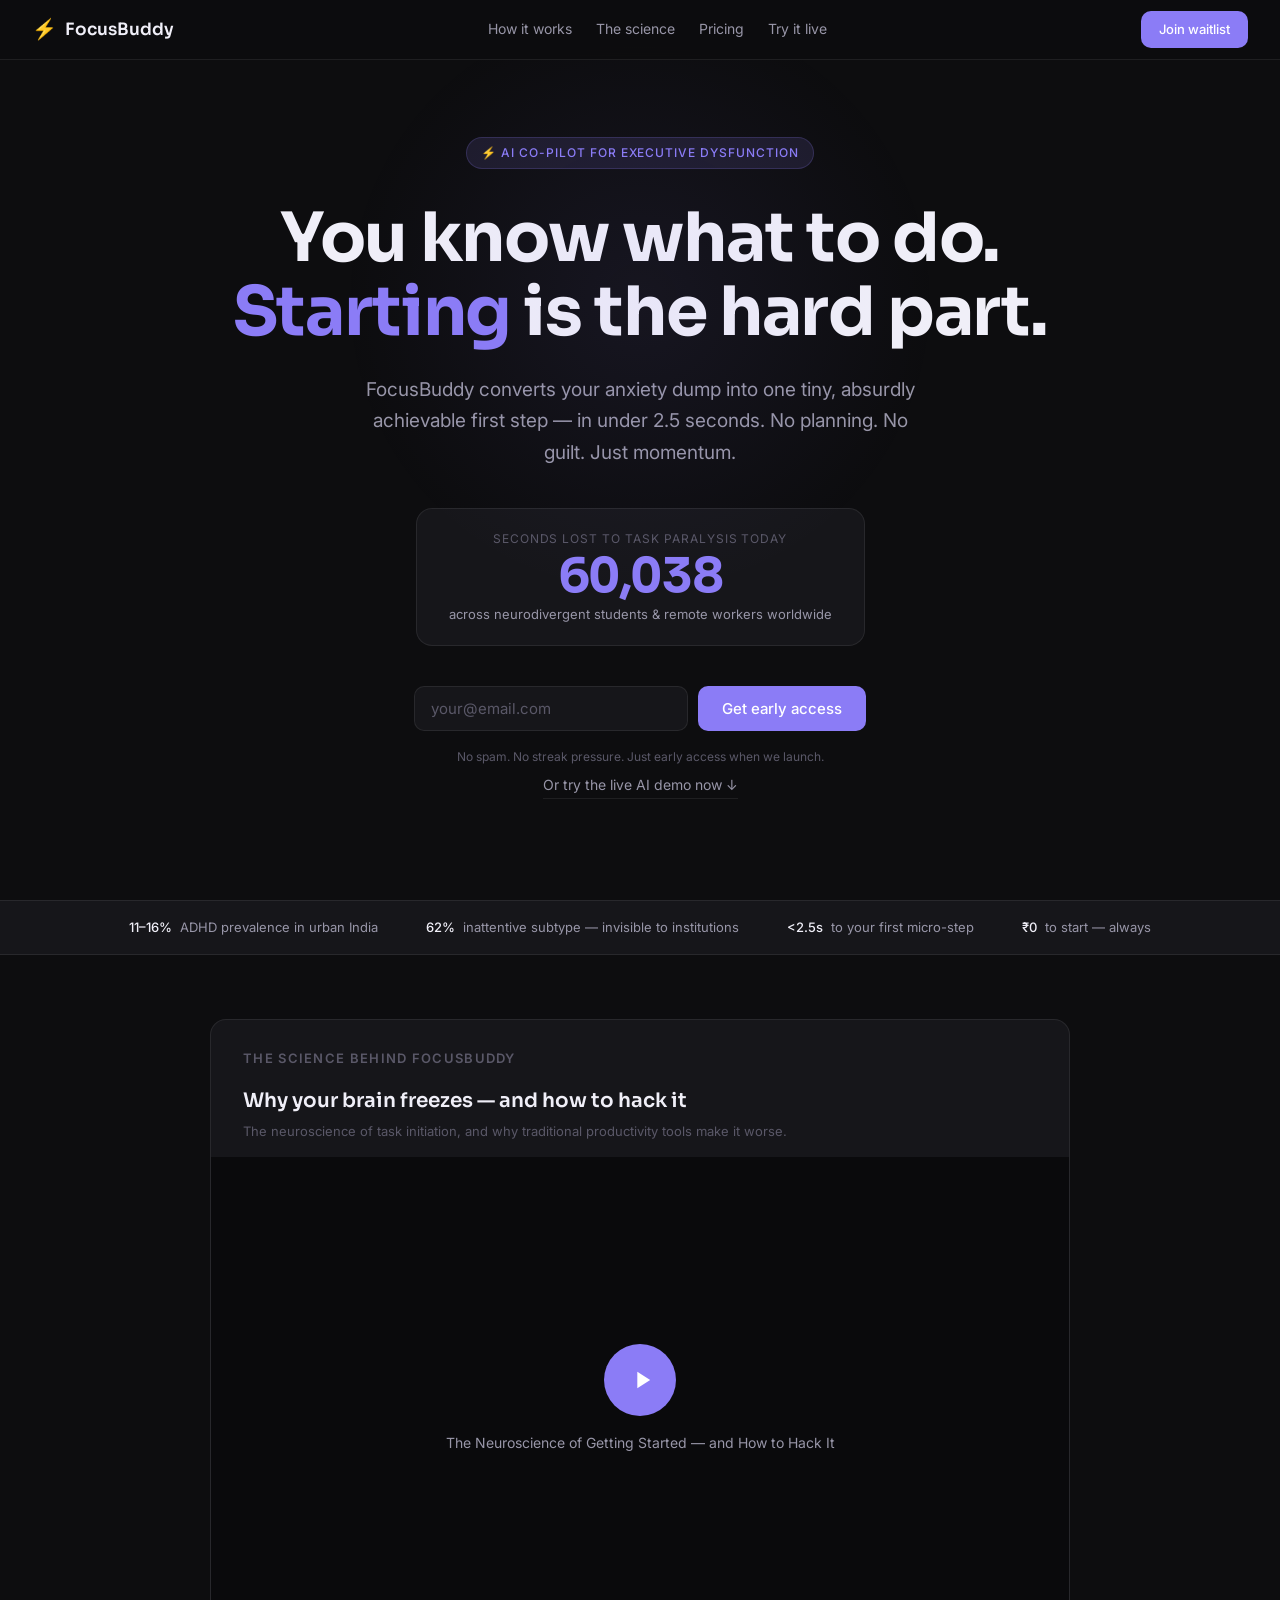
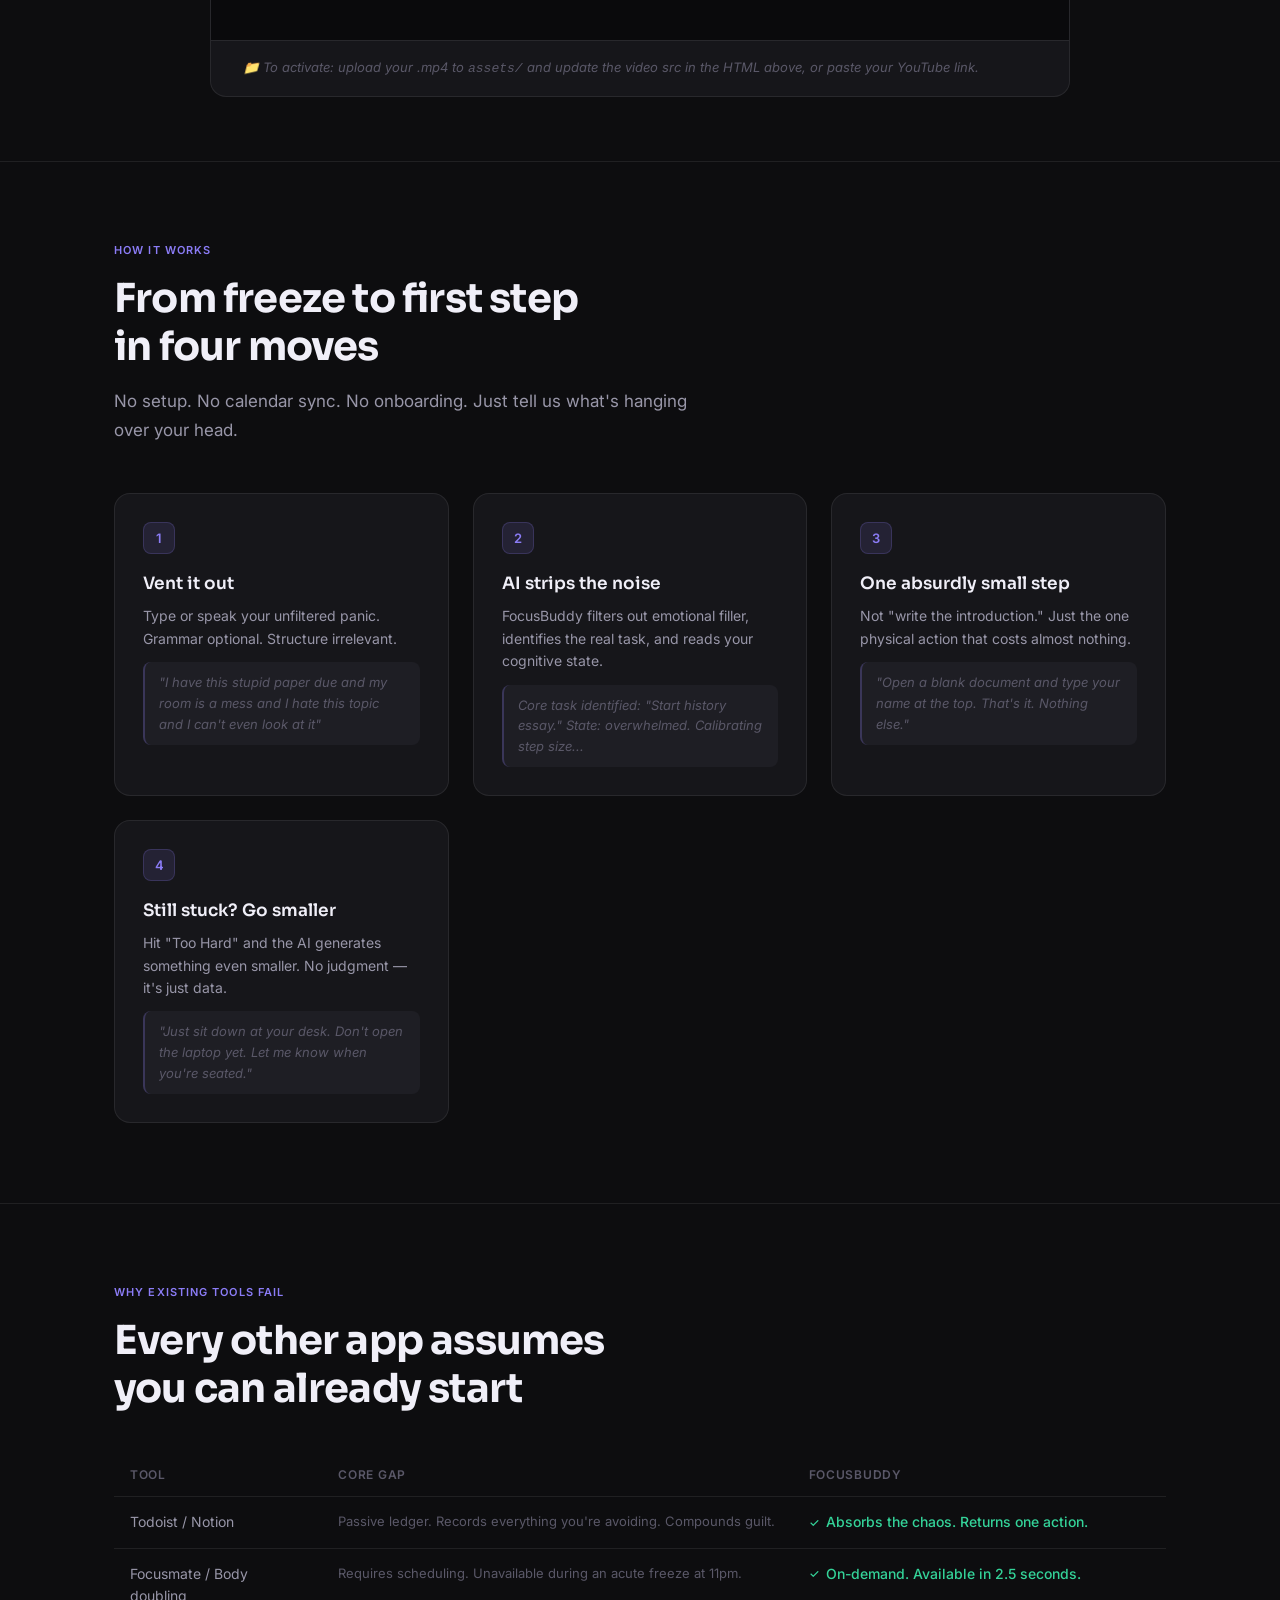
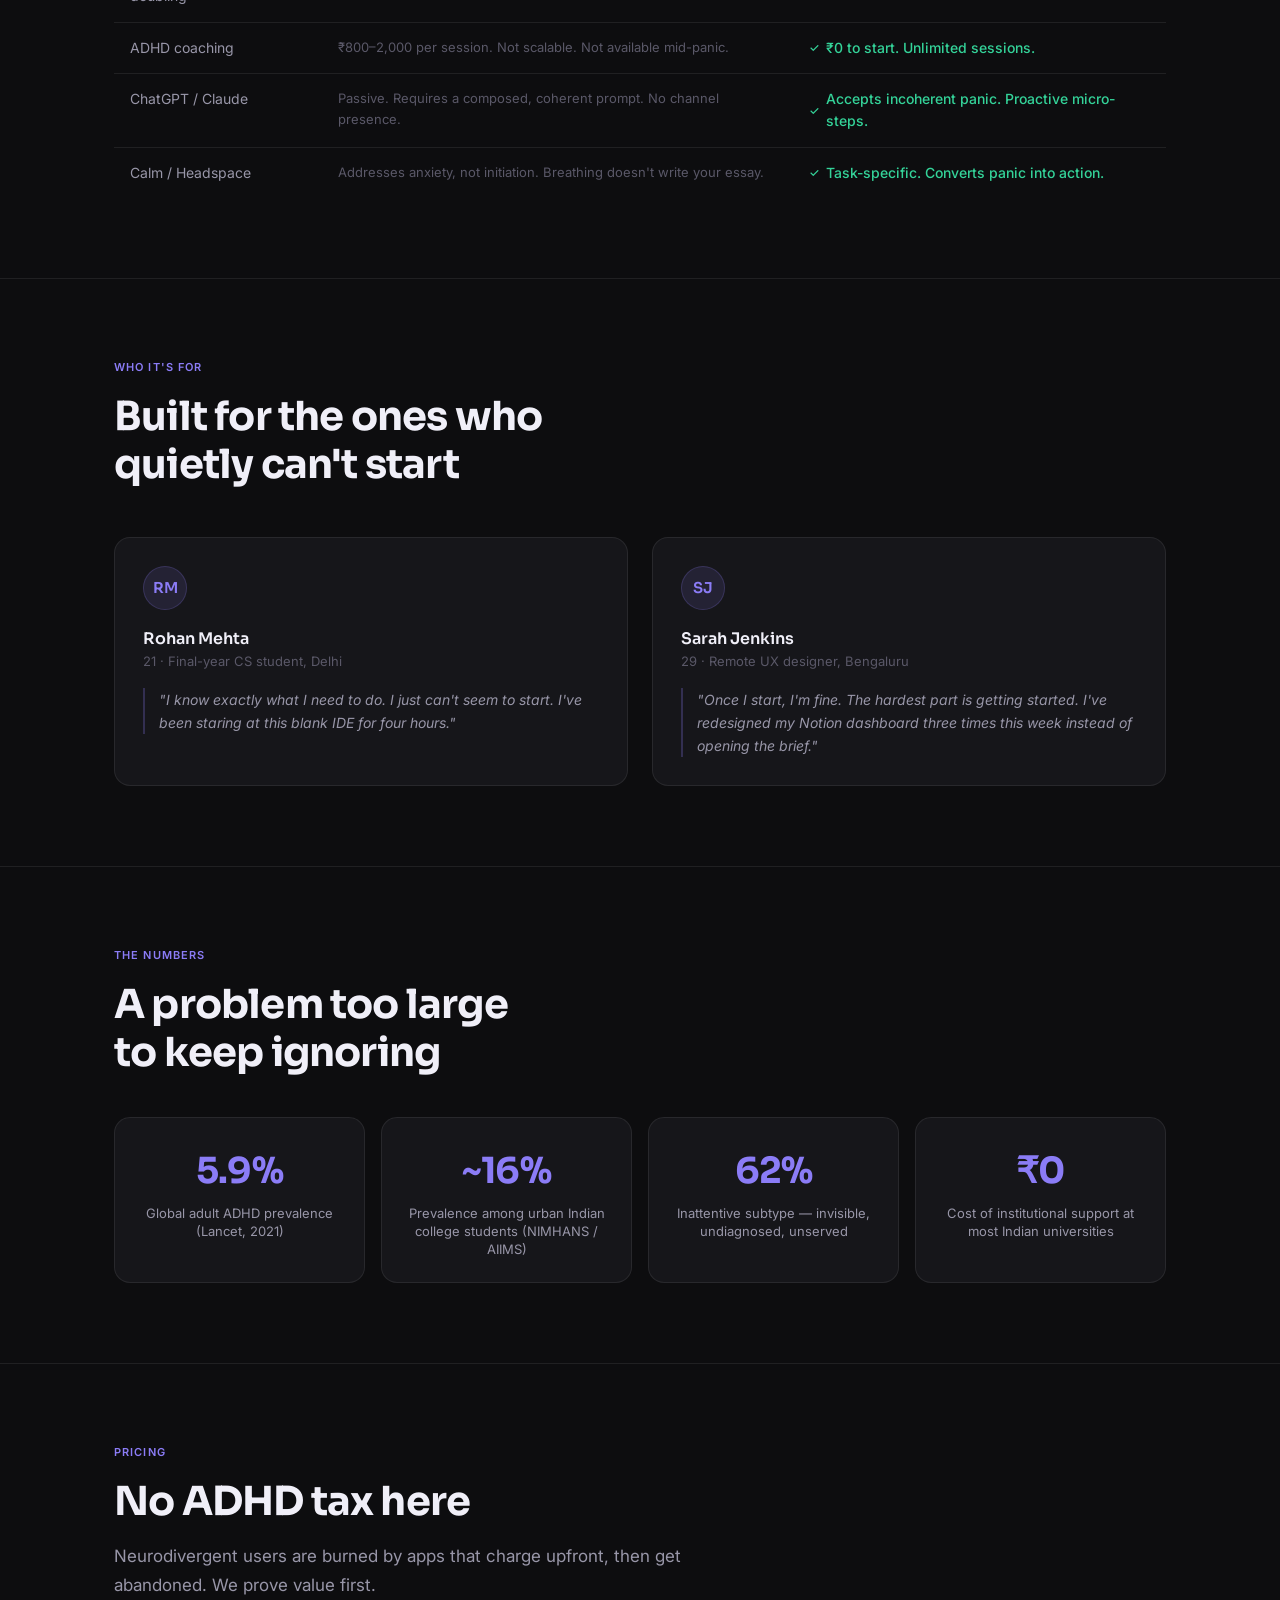
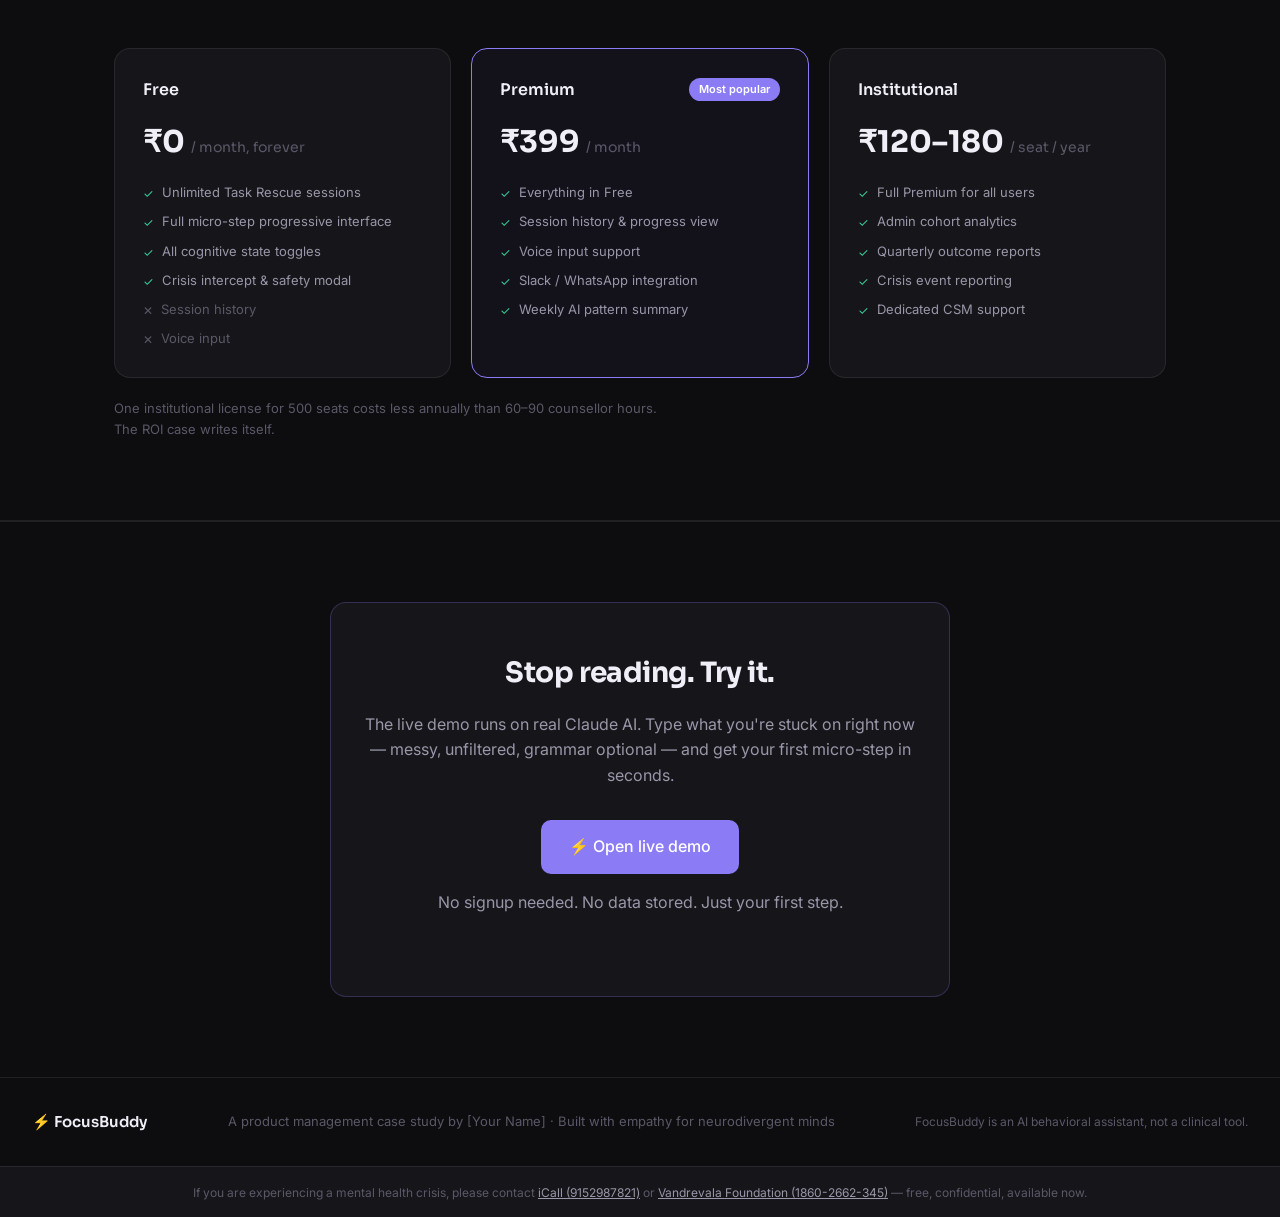
==== MVP/index.html @ 34e427b6 "Add files via upload" ====
<!DOCTYPE html>
<html lang="en">
<head>
<meta charset="UTF-8">
<meta name="viewport" content="width=device-width, initial-scale=1.0">
<title>FocusBuddy — Break the freeze. Take one step.</title>
<meta name="description" content="AI co-pilot for ADHD and executive dysfunction. Stop the paralysis loop. Get your first micro-step in seconds.">
<link rel="preconnect" href="https://fonts.googleapis.com">
<link rel="preconnect" href="https://fonts.gstatic.com" crossorigin>
<link href="https://fonts.googleapis.com/css2?family=Inter:wght@300;400;500;600&family=Sora:wght@400;600;700&display=swap" rel="stylesheet">
 <iframe src="https://www.loom.com/share/ea816cf0f9b14e6ab0d444689c71d15e"
  frameborder="0" allowfullscreen
  style="position:absolute;top:0;left:0;width:100%;height:100%;">
</iframe>
<style>
  *, *::before, *::after { box-sizing: border-box; margin: 0; padding: 0; }

  :root {
    --bg: #0D0D0F;
    --surface: #16161A;
    --surface-2: #1E1E24;
    --border: rgba(255,255,255,0.08);
    --border-hover: rgba(255,255,255,0.16);
    --violet: #8B7CF6;
    --violet-soft: rgba(139,124,246,0.12);
    --violet-mid: rgba(139,124,246,0.25);
    --green: #34D399;
    --text-primary: #F0EFF8;
    --text-secondary: #9896A8;
    --text-muted: #5A5868;
    --font-display: 'Sora', sans-serif;
    --font-body: 'Inter', sans-serif;
    --radius: 10px;
    --radius-lg: 16px;
  }

  html { scroll-behavior: smooth; }

  body {
    background: var(--bg);
    color: var(--text-primary);
    font-family: var(--font-body);
    line-height: 1.6;
    -webkit-font-smoothing: antialiased;
  }

  /* NAV */
  nav {
    position: fixed; top: 0; left: 0; right: 0; z-index: 100;
    display: flex; align-items: center; justify-content: space-between;
    padding: 0 2rem; height: 60px;
    background: rgba(13,13,15,0.85);
    backdrop-filter: blur(12px);
    border-bottom: 1px solid var(--border);
  }
  .nav-logo { font-family: var(--font-display); font-size: 17px; font-weight: 600; color: var(--text-primary); display: flex; align-items: center; gap: 8px; text-decoration: none; }
  .nav-logo .bolt { color: var(--violet); font-size: 20px; }
  .nav-links { display: flex; align-items: center; gap: 1.5rem; }
  .nav-links a { font-size: 14px; color: var(--text-secondary); text-decoration: none; transition: color 0.15s; }
  .nav-links a:hover { color: var(--text-primary); }
  .nav-cta { background: var(--violet); color: #fff; border: none; border-radius: var(--radius); padding: 8px 18px; font-size: 13px; font-weight: 500; cursor: pointer; font-family: var(--font-body); text-decoration: none; transition: opacity 0.15s; }
  .nav-cta:hover { opacity: 0.85; }

  /* HERO */
  .hero {
    min-height: 100vh;
    display: flex; flex-direction: column; align-items: center; justify-content: center;
    padding: 100px 1.5rem 4rem;
    text-align: center;
    position: relative; overflow: hidden;
  }
  .hero::before {
    content: '';
    position: absolute; top: 0; left: 50%; transform: translateX(-50%);
    width: 600px; height: 600px;
    background: radial-gradient(circle, rgba(139,124,246,0.08) 0%, transparent 70%);
    pointer-events: none;
  }

  .hero-eyebrow {
    display: inline-flex; align-items: center; gap: 6px;
    font-size: 12px; font-weight: 500; letter-spacing: 0.08em; text-transform: uppercase;
    color: var(--violet); background: var(--violet-soft);
    border: 1px solid rgba(139,124,246,0.2);
    border-radius: 20px; padding: 5px 14px; margin-bottom: 2rem;
  }

  .hero h1 {
    font-family: var(--font-display);
    font-size: clamp(36px, 6vw, 68px);
    font-weight: 700; line-height: 1.1;
    color: var(--text-primary);
    max-width: 820px; margin-bottom: 1.5rem;
    letter-spacing: -0.02em;
  }
  .hero h1 em { font-style: normal; color: var(--violet); }

  .hero-sub {
    font-size: clamp(16px, 2vw, 19px);
    color: var(--text-secondary);
    max-width: 560px; margin-bottom: 2.5rem;
    line-height: 1.65;
  }

  /* FREEZE COUNTER — the signature element */
  .freeze-counter {
    background: var(--surface);
    border: 1px solid var(--border);
    border-radius: var(--radius-lg);
    padding: 1.25rem 2rem;
    margin-bottom: 2.5rem;
    display: inline-flex; flex-direction: column; align-items: center; gap: 4px;
  }
  .counter-label { font-size: 12px; color: var(--text-muted); text-transform: uppercase; letter-spacing: 0.08em; }
  .counter-number {
    font-family: var(--font-display);
    font-size: 48px; font-weight: 700;
    color: var(--violet);
    letter-spacing: -0.03em;
    line-height: 1;
    font-variant-numeric: tabular-nums;
  }
  .counter-sub { font-size: 13px; color: var(--text-secondary); }

  /* WAITLIST FORM */
  .waitlist-form {
    display: flex; gap: 10px; flex-wrap: wrap; justify-content: center;
    margin-bottom: 1rem; width: 100%; max-width: 480px;
  }
  .waitlist-form input[type="email"] {
    flex: 1; min-width: 220px;
    background: var(--surface); border: 1px solid var(--border);
    border-radius: var(--radius); padding: 12px 16px;
    font-size: 15px; color: var(--text-primary);
    font-family: var(--font-body);
    transition: border-color 0.15s;
    outline: none;
  }
  .waitlist-form input[type="email"]:focus { border-color: var(--violet); }
  .waitlist-form input[type="email"]::placeholder { color: var(--text-muted); }
  .btn-waitlist {
    background: var(--violet); color: #fff;
    border: none; border-radius: var(--radius);
    padding: 12px 24px; font-size: 15px; font-weight: 500;
    cursor: pointer; font-family: var(--font-body);
    white-space: nowrap; transition: opacity 0.15s;
  }
  .btn-waitlist:hover { opacity: 0.85; }
  .waitlist-note { font-size: 12px; color: var(--text-muted); }
  .waitlist-success {
    display: none; align-items: center; gap: 8px;
    background: rgba(52,211,153,0.1); border: 1px solid rgba(52,211,153,0.2);
    border-radius: var(--radius); padding: 12px 20px;
    font-size: 14px; color: var(--green); margin-bottom: 1rem;
  }

  .hero-demo-link {
    display: inline-flex; align-items: center; gap: 6px;
    font-size: 14px; color: var(--text-secondary);
    text-decoration: none; margin-top: 0.5rem;
    border-bottom: 1px solid var(--border); padding-bottom: 1px;
    transition: color 0.15s;
  }
  .hero-demo-link:hover { color: var(--violet); border-color: var(--violet); }

  /* SOCIAL PROOF BAR */
  .proof-bar {
    background: var(--surface);
    border-top: 1px solid var(--border);
    border-bottom: 1px solid var(--border);
    padding: 1rem 2rem;
    display: flex; align-items: center; justify-content: center;
    gap: 3rem; flex-wrap: wrap;
  }
  .proof-item { display: flex; align-items: center; gap: 8px; font-size: 13px; color: var(--text-secondary); }
  .proof-item strong { color: var(--text-primary); font-weight: 500; }

  /* SECTIONS */
  section { padding: 5rem 1.5rem; max-width: 1100px; margin: 0 auto; }
  .section-eyebrow { font-size: 11px; font-weight: 600; letter-spacing: 0.1em; text-transform: uppercase; color: var(--violet); margin-bottom: 1rem; }
  .section-title { font-family: var(--font-display); font-size: clamp(26px, 4vw, 40px); font-weight: 700; color: var(--text-primary); line-height: 1.2; margin-bottom: 1rem; letter-spacing: -0.02em; }
  .section-body { font-size: 17px; color: var(--text-secondary); line-height: 1.7; max-width: 600px; }

  /* VIDEO SECTION */
  .video-section { padding: 4rem 1.5rem; }
  .video-wrap {
    max-width: 860px; margin: 0 auto;
    background: var(--surface); border: 1px solid var(--border);
    border-radius: var(--radius-lg); overflow: hidden;
  }
  .video-header { padding: 1.5rem 2rem 1rem; }
  .video-header p { font-size: 13px; color: var(--text-muted); margin-top: 4px; }
  .video-header h2 { font-family: var(--font-display); font-size: 20px; font-weight: 600; color: var(--text-primary); }
  .video-embed {
    position: relative; padding-bottom: 56.25%; height: 0; overflow: hidden;
    background: #000;
  }
  .video-embed video {
    position: absolute; top: 0; left: 0; width: 100%; height: 100%;
  }
  .video-placeholder {
    position: absolute; top: 0; left: 0; width: 100%; height: 100%;
    display: flex; flex-direction: column; align-items: center; justify-content: center;
    gap: 1rem; background: #0a0a0c;
    cursor: pointer;
  }
  .play-btn {
    width: 72px; height: 72px; border-radius: 50%;
    background: var(--violet); border: none; cursor: pointer;
    display: flex; align-items: center; justify-content: center;
    transition: transform 0.15s, opacity 0.15s;
  }
  .play-btn:hover { transform: scale(1.08); opacity: 0.9; }
  .play-btn svg { width: 28px; height: 28px; fill: #fff; margin-left: 4px; }
  .video-placeholder p { font-size: 14px; color: var(--text-secondary); }
  .video-upload-note {
    padding: 1rem 2rem;
    font-size: 13px; color: var(--text-muted);
    border-top: 1px solid var(--border);
    font-style: italic;
  }

  /* PROBLEM / HOW IT WORKS */
  .how-grid {
    display: grid; grid-template-columns: repeat(auto-fit, minmax(280px, 1fr));
    gap: 1.5rem; margin-top: 3rem;
  }
  .how-card {
    background: var(--surface); border: 1px solid var(--border);
    border-radius: var(--radius-lg); padding: 1.75rem;
    transition: border-color 0.2s;
  }
  .how-card:hover { border-color: var(--border-hover); }
  .how-step {
    width: 32px; height: 32px; border-radius: 8px;
    background: var(--violet-soft); border: 1px solid rgba(139,124,246,0.2);
    display: flex; align-items: center; justify-content: center;
    font-size: 13px; font-weight: 600; color: var(--violet);
    margin-bottom: 1rem;
  }
  .how-card h3 { font-family: var(--font-display); font-size: 17px; font-weight: 600; color: var(--text-primary); margin-bottom: 8px; }
  .how-card p { font-size: 14px; color: var(--text-secondary); line-height: 1.6; }
  .how-example {
    margin-top: 12px; background: var(--surface-2);
    border-radius: 8px; padding: 10px 14px;
    font-size: 13px; color: var(--text-muted); font-style: italic;
    border-left: 2px solid var(--violet-mid);
  }

  /* COMPARISON */
  .compare-table {
    width: 100%; border-collapse: collapse; margin-top: 2.5rem;
    font-size: 14px;
  }
  .compare-table th {
    padding: 12px 16px; text-align: left;
    font-size: 12px; font-weight: 600; letter-spacing: 0.06em; text-transform: uppercase;
    color: var(--text-muted); border-bottom: 1px solid var(--border);
  }
  .compare-table td { padding: 14px 16px; border-bottom: 1px solid var(--border); vertical-align: top; }
  .compare-table tr:last-child td { border-bottom: none; }
  .compare-table td:first-child { color: var(--text-secondary); }
  .compare-table td.gap { color: var(--text-muted); font-size: 13px; }
  .fb-cell { color: var(--green); font-weight: 500; display: flex; align-items: center; gap: 6px; }
  .fb-cell::before { content: '✓'; font-size: 12px; }
  .compare-table tr:hover td { background: rgba(255,255,255,0.02); }

  /* PERSONAS */
  .persona-grid { display: grid; grid-template-columns: repeat(auto-fit, minmax(300px, 1fr)); gap: 1.5rem; margin-top: 3rem; }
  .persona-card {
    background: var(--surface); border: 1px solid var(--border);
    border-radius: var(--radius-lg); padding: 1.75rem;
  }
  .persona-avatar {
    width: 44px; height: 44px; border-radius: 50%;
    background: var(--violet-soft); border: 1px solid rgba(139,124,246,0.2);
    display: flex; align-items: center; justify-content: center;
    font-family: var(--font-display); font-size: 15px; font-weight: 600; color: var(--violet);
    margin-bottom: 1rem;
  }
  .persona-card h3 { font-family: var(--font-display); font-size: 16px; font-weight: 600; color: var(--text-primary); }
  .persona-card .role { font-size: 13px; color: var(--text-muted); margin-bottom: 1rem; }
  .persona-quote {
    font-size: 14px; color: var(--text-secondary); line-height: 1.65;
    font-style: italic; border-left: 2px solid var(--violet-mid);
    padding-left: 14px;
  }

  /* METRICS */
  .metrics-row { display: grid; grid-template-columns: repeat(auto-fit, minmax(180px, 1fr)); gap: 1rem; margin-top: 2.5rem; }
  .metric-card {
    background: var(--surface); border: 1px solid var(--border);
    border-radius: var(--radius-lg); padding: 1.5rem;
    text-align: center;
  }
  .metric-number { font-family: var(--font-display); font-size: 36px; font-weight: 700; color: var(--violet); letter-spacing: -0.02em; }
  .metric-label { font-size: 13px; color: var(--text-secondary); margin-top: 4px; line-height: 1.4; }

  /* PRICING */
  .pricing-grid { display: grid; grid-template-columns: repeat(auto-fit, minmax(240px, 1fr)); gap: 1.25rem; margin-top: 3rem; }
  .pricing-card {
    background: var(--surface); border: 1px solid var(--border);
    border-radius: var(--radius-lg); padding: 1.75rem;
    display: flex; flex-direction: column; gap: 1rem;
    transition: border-color 0.2s;
  }
  .pricing-card.featured { border-color: var(--violet); background: rgba(139,124,246,0.05); }
  .pricing-card h3 { font-family: var(--font-display); font-size: 16px; font-weight: 600; color: var(--text-primary); }
  .pricing-price { font-family: var(--font-display); font-size: 30px; font-weight: 700; color: var(--text-primary); }
  .pricing-price span { font-size: 14px; font-weight: 400; color: var(--text-muted); }
  .pricing-features { list-style: none; display: flex; flex-direction: column; gap: 8px; flex: 1; }
  .pricing-features li { font-size: 13px; color: var(--text-secondary); display: flex; align-items: flex-start; gap: 8px; }
  .pricing-features li::before { content: '✓'; color: var(--green); font-size: 12px; margin-top: 2px; flex-shrink: 0; }
  .pricing-features li.no::before { content: '✕'; color: var(--text-muted); }
  .pricing-features li.no { color: var(--text-muted); }
  .pricing-badge { font-size: 11px; font-weight: 600; background: var(--violet); color: #fff; border-radius: 20px; padding: 3px 10px; display: inline-block; }

  /* DEMO CTA */
  .demo-cta-section {
    padding: 5rem 1.5rem;
    text-align: center;
    border-top: 1px solid var(--border);
  }
  .demo-box {
    max-width: 620px; margin: 0 auto;
    background: var(--surface); border: 1px solid rgba(139,124,246,0.25);
    border-radius: var(--radius-lg); padding: 3rem 2rem;
  }
  .demo-box h2 { font-family: var(--font-display); font-size: 28px; font-weight: 700; color: var(--text-primary); margin-bottom: 1rem; letter-spacing: -0.02em; }
  .demo-box p { font-size: 16px; color: var(--text-secondary); margin-bottom: 2rem; line-height: 1.6; }
  .btn-demo {
    display: inline-flex; align-items: center; gap: 8px;
    background: var(--violet); color: #fff;
    border: none; border-radius: var(--radius); padding: 14px 28px;
    font-size: 16px; font-weight: 500; cursor: pointer;
    font-family: var(--font-body); text-decoration: none;
    transition: opacity 0.15s;
  }
  .btn-demo:hover { opacity: 0.85; }
  .demo-note { font-size: 13px; color: var(--text-muted); margin-top: 1rem; }

  /* FOOTER */
  footer {
    border-top: 1px solid var(--border);
    padding: 2rem 2rem;
    display: flex; align-items: center; justify-content: space-between; flex-wrap: wrap; gap: 1rem;
  }
  footer .footer-logo { font-family: var(--font-display); font-size: 15px; font-weight: 600; color: var(--text-primary); }
  footer p { font-size: 13px; color: var(--text-muted); }
  .crisis-line { font-size: 12px; color: var(--text-muted); text-align: center; padding: 1rem 2rem; background: var(--surface); border-top: 1px solid var(--border); }
  .crisis-line a { color: var(--text-secondary); }

  /* DIVIDER */
  .divider { border: none; border-top: 1px solid var(--border); margin: 0; }

  @media (max-width: 600px) {
    nav { padding: 0 1rem; }
    .nav-links { display: none; }
    .proof-bar { gap: 1.5rem; }
    .compare-table { font-size: 13px; }
    .compare-table th, .compare-table td { padding: 10px 10px; }
  }

  /* SCROLL ANIMATIONS */
  .fade-up { opacity: 0; transform: translateY(20px); transition: opacity 0.5s ease, transform 0.5s ease; }
  .fade-up.visible { opacity: 1; transform: translateY(0); }
</style>
</head>
<body>

<!-- NAV -->
<nav>
  <a href="#" class="nav-logo"><span class="bolt">⚡</span> FocusBuddy</a>
  <div class="nav-links">
    <a href="#how">How it works</a>
    <a href="#video">The science</a>
    <a href="#pricing">Pricing</a>
    <a href="#demo">Try it live</a>
  </div>
  <a href="#waitlist" class="nav-cta">Join waitlist</a>
</nav>

<!-- HERO -->
<section class="hero">
  <div class="hero-eyebrow">⚡ AI co-pilot for executive dysfunction</div>
  <h1>You know what to do.<br><em>Starting</em> is the hard part.</h1>
  <p class="hero-sub">FocusBuddy converts your anxiety dump into one tiny, absurdly achievable first step — in under 2.5 seconds. No planning. No guilt. Just momentum.</p>

  <!-- SIGNATURE ELEMENT: Live freeze counter -->
  <div class="freeze-counter" aria-label="Live freeze time counter">
    <div class="counter-label">Seconds lost to task paralysis today</div>
    <div class="counter-number" id="freeze-counter">0</div>
    <div class="counter-sub">across neurodivergent students &amp; remote workers worldwide</div>
  </div>

  <!-- WAITLIST -->
  <div id="waitlist">
    <div class="waitlist-success" id="waitlist-success" role="alert">
      ✓ You're on the list. We'll reach out for early access.
    </div>
    <form class="waitlist-form" onsubmit="handleWaitlist(event)">
      <input type="email" id="email-input" placeholder="your@email.com" required autocomplete="email" aria-label="Email address">
      <button type="submit" class="btn-waitlist">Get early access</button>
    </form>
    <p class="waitlist-note">No spam. No streak pressure. Just early access when we launch.</p>
  </div>

  <a href="#demo" class="hero-demo-link">Or try the live AI demo now ↓</a>
</section>

<!-- PROOF BAR -->
<div class="proof-bar">
  <div class="proof-item"><strong>11–16%</strong> ADHD prevalence in urban India</div>
  <div class="proof-item"><strong>62%</strong> inattentive subtype — invisible to institutions</div>
  <div class="proof-item"><strong>&lt;2.5s</strong> to your first micro-step</div>
  <div class="proof-item"><strong>₹0</strong> to start — always</div>
</div>

<!-- VIDEO SECTION -->
<div class="video-section" id="video">
  <div class="video-wrap fade-up">
    <div class="video-header">
      <p class="section-eyebrow">The science behind FocusBuddy</p>
      <h2>Why your brain freezes — and how to hack it</h2>
      <p>The neuroscience of task initiation, and why traditional productivity tools make it worse.</p>
    </div>
    <div class="video-embed">
      <!--
        TO ACTIVATE YOUR VIDEO:
        Replace this placeholder with:
        <video controls poster="assets/video-thumbnail.jpg">
          <source src="assets/focusbuddy-intro.mp4" type="video/mp4">
        </video>

        Or embed from YouTube:
        <iframe width="100%" height="100%" src="https://www.youtube.com/embed/YOUR_VIDEO_ID"
          frameborder="0" allow="autoplay; encrypted-media" allowfullscreen
          style="position:absolute;top:0;left:0;width:100%;height:100%;"></iframe>
      -->
      <div class="video-placeholder" onclick="this.innerHTML='<p style=\'color:var(--text-muted);font-size:14px;\'>Upload your video file to assets/ and update the src above.</p>'">
        <button class="play-btn" aria-label="Play video">
          <svg viewBox="0 0 24 24"><path d="M8 5v14l11-7z"/></svg>
        </button>
        <p>The Neuroscience of Getting Started — and How to Hack It</p>
      </div>
    </div>
    <div class="video-upload-note">
      📁 To activate: upload your .mp4 to <code>assets/</code> and update the video src in the HTML above, or paste your YouTube link.
    </div>
  </div>
</div>

<hr class="divider">

<!-- HOW IT WORKS -->
<section id="how">
  <p class="section-eyebrow fade-up">How it works</p>
  <h2 class="section-title fade-up">From freeze to first step<br>in four moves</h2>
  <p class="section-body fade-up">No setup. No calendar sync. No onboarding. Just tell us what's hanging over your head.</p>
  <div class="how-grid">
    <div class="how-card fade-up">
      <div class="how-step">1</div>
      <h3>Vent it out</h3>
      <p>Type or speak your unfiltered panic. Grammar optional. Structure irrelevant.</p>
      <div class="how-example">"I have this stupid paper due and my room is a mess and I hate this topic and I can't even look at it"</div>
    </div>
    <div class="how-card fade-up">
      <div class="how-step">2</div>
      <h3>AI strips the noise</h3>
      <p>FocusBuddy filters out emotional filler, identifies the real task, and reads your cognitive state.</p>
      <div class="how-example">Core task identified: "Start history essay." State: overwhelmed. Calibrating step size...</div>
    </div>
    <div class="how-card fade-up">
      <div class="how-step">3</div>
      <h3>One absurdly small step</h3>
      <p>Not "write the introduction." Just the one physical action that costs almost nothing.</p>
      <div class="how-example">"Open a blank document and type your name at the top. That's it. Nothing else."</div>
    </div>
    <div class="how-card fade-up">
      <div class="how-step">4</div>
      <h3>Still stuck? Go smaller</h3>
      <p>Hit "Too Hard" and the AI generates something even smaller. No judgment — it's just data.</p>
      <div class="how-example">"Just sit down at your desk. Don't open the laptop yet. Let me know when you're seated."</div>
    </div>
  </div>
</section>

<hr class="divider">

<!-- PROBLEM / COMPARISON -->
<section>
  <p class="section-eyebrow fade-up">Why existing tools fail</p>
  <h2 class="section-title fade-up">Every other app assumes<br>you can already start</h2>
  <table class="compare-table fade-up" aria-label="Comparison of FocusBuddy with other tools">
    <thead>
      <tr>
        <th>Tool</th>
        <th>Core gap</th>
        <th>FocusBuddy</th>
      </tr>
    </thead>
    <tbody>
      <tr>
        <td>Todoist / Notion</td>
        <td class="gap">Passive ledger. Records everything you're avoiding. Compounds guilt.</td>
        <td><span class="fb-cell">Absorbs the chaos. Returns one action.</span></td>
      </tr>
      <tr>
        <td>Focusmate / Body doubling</td>
        <td class="gap">Requires scheduling. Unavailable during an acute freeze at 11pm.</td>
        <td><span class="fb-cell">On-demand. Available in 2.5 seconds.</span></td>
      </tr>
      <tr>
        <td>ADHD coaching</td>
        <td class="gap">₹800–2,000 per session. Not scalable. Not available mid-panic.</td>
        <td><span class="fb-cell">₹0 to start. Unlimited sessions.</span></td>
      </tr>
      <tr>
        <td>ChatGPT / Claude</td>
        <td class="gap">Passive. Requires a composed, coherent prompt. No channel presence.</td>
        <td><span class="fb-cell">Accepts incoherent panic. Proactive micro-steps.</span></td>
      </tr>
      <tr>
        <td>Calm / Headspace</td>
        <td class="gap">Addresses anxiety, not initiation. Breathing doesn't write your essay.</td>
        <td><span class="fb-cell">Task-specific. Converts panic into action.</span></td>
      </tr>
    </tbody>
  </table>
</section>

<hr class="divider">

<!-- PERSONAS -->
<section>
  <p class="section-eyebrow fade-up">Who it's for</p>
  <h2 class="section-title fade-up">Built for the ones who<br>quietly can't start</h2>
  <div class="persona-grid">
    <div class="persona-card fade-up">
      <div class="persona-avatar">RM</div>
      <h3>Rohan Mehta</h3>
      <div class="role">21 · Final-year CS student, Delhi</div>
      <div class="persona-quote">"I know exactly what I need to do. I just can't seem to start. I've been staring at this blank IDE for four hours."</div>
    </div>
    <div class="persona-card fade-up">
      <div class="persona-avatar">SJ</div>
      <h3>Sarah Jenkins</h3>
      <div class="role">29 · Remote UX designer, Bengaluru</div>
      <div class="persona-quote">"Once I start, I'm fine. The hardest part is getting started. I've redesigned my Notion dashboard three times this week instead of opening the brief."</div>
    </div>
  </div>
</section>

<hr class="divider">

<!-- METRICS -->
<section>
  <p class="section-eyebrow fade-up">The numbers</p>
  <h2 class="section-title fade-up">A problem too large<br>to keep ignoring</h2>
  <div class="metrics-row">
    <div class="metric-card fade-up">
      <div class="metric-number">5.9%</div>
      <div class="metric-label">Global adult ADHD prevalence (Lancet, 2021)</div>
    </div>
    <div class="metric-card fade-up">
      <div class="metric-number">~16%</div>
      <div class="metric-label">Prevalence among urban Indian college students (NIMHANS / AIIMS)</div>
    </div>
    <div class="metric-card fade-up">
      <div class="metric-number">62%</div>
      <div class="metric-label">Inattentive subtype — invisible, undiagnosed, unserved</div>
    </div>
    <div class="metric-card fade-up">
      <div class="metric-number">₹0</div>
      <div class="metric-label">Cost of institutional support at most Indian universities</div>
    </div>
  </div>
</section>

<hr class="divider">

<!-- PRICING -->
<section id="pricing">
  <p class="section-eyebrow fade-up">Pricing</p>
  <h2 class="section-title fade-up">No ADHD tax here</h2>
  <p class="section-body fade-up">Neurodivergent users are burned by apps that charge upfront, then get abandoned. We prove value first.</p>
  <div class="pricing-grid">
    <div class="pricing-card fade-up">
      <h3>Free</h3>
      <div class="pricing-price">₹0 <span>/ month, forever</span></div>
      <ul class="pricing-features">
        <li>Unlimited Task Rescue sessions</li>
        <li>Full micro-step progressive interface</li>
        <li>All cognitive state toggles</li>
        <li>Crisis intercept &amp; safety modal</li>
        <li class="no">Session history</li>
        <li class="no">Voice input</li>
      </ul>
    </div>
    <div class="pricing-card featured fade-up">
      <div style="display:flex;align-items:center;justify-content:space-between;">
        <h3>Premium</h3>
        <span class="pricing-badge">Most popular</span>
      </div>
      <div class="pricing-price">₹399 <span>/ month</span></div>
      <ul class="pricing-features">
        <li>Everything in Free</li>
        <li>Session history &amp; progress view</li>
        <li>Voice input support</li>
        <li>Slack / WhatsApp integration</li>
        <li>Weekly AI pattern summary</li>
      </ul>
    </div>
    <div class="pricing-card fade-up">
      <h3>Institutional</h3>
      <div class="pricing-price">₹120–180 <span>/ seat / year</span></div>
      <ul class="pricing-features">
        <li>Full Premium for all users</li>
        <li>Admin cohort analytics</li>
        <li>Quarterly outcome reports</li>
        <li>Crisis event reporting</li>
        <li>Dedicated CSM support</li>
      </ul>
    </div>
  </div>
  <p style="font-size:13px;color:var(--text-muted);margin-top:1.25rem;max-width:560px;">
    One institutional license for 500 seats costs less annually than 60–90 counsellor hours. The ROI case writes itself.
  </p>
</section>

<hr class="divider">

<!-- LIVE DEMO CTA -->
<div class="demo-cta-section" id="demo">
  <div class="demo-box fade-up">
    <h2>Stop reading. Try it.</h2>
    <p>The live demo runs on real Claude AI. Type what you're stuck on right now — messy, unfiltered, grammar optional — and get your first micro-step in seconds.</p>
    <!-- Replace this href with your actual deployed demo URL -->
    <a href="#" class="btn-demo" onclick="alert('Replace this link with your deployed FocusBuddy demo URL — e.g. your GitHub Pages link or Vercel deployment.')">
      ⚡ Open live demo
    </a>
    <p class="demo-note">No signup needed. No data stored. Just your first step.</p>
  </div>
</div>

<!-- FOOTER -->
<footer>
  <div class="footer-logo">⚡ FocusBuddy</div>
  <p>A product management case study by [Your Name] · Built with empathy for neurodivergent minds</p>
  <p style="font-size:12px;color:var(--text-muted);">FocusBuddy is an AI behavioral assistant, not a clinical tool.</p>
</footer>
<div class="crisis-line">
  If you are experiencing a mental health crisis, please contact <a href="tel:9152987821">iCall (9152987821)</a> or <a href="tel:18602662345">Vandrevala Foundation (1860-2662-345)</a> — free, confidential, available now.
</div>

<script>
  // FREEZE COUNTER — signature element
  // 11% of India's ~200M knowledge workers/students = ~22M people
  // avg 47 min/day lost to paralysis = 2820 seconds per person per day
  // per second across all users = 22,000,000 * 2820 / 86400 ≈ 717,593 increments/sec
  // We show a compelling but honest approximation
  const RATE_PER_SECOND = 7200;
  let count = Math.floor(Date.now() / 1000) % 100000;
  const counterEl = document.getElementById('freeze-counter');
  function updateCounter() {
    count += RATE_PER_SECOND;
    counterEl.textContent = count.toLocaleString('en-IN');
  }
  updateCounter();
  setInterval(updateCounter, 1000);

  // WAITLIST
  function handleWaitlist(e) {
    e.preventDefault();
    const email = document.getElementById('email-input').value;
    if (!email) return;
    document.querySelector('.waitlist-form').style.display = 'none';
    document.querySelector('.waitlist-note').style.display = 'none';
    const success = document.getElementById('waitlist-success');
    success.style.display = 'flex';
    // To actually collect emails, connect to Mailchimp, Typeform, or a Google Form
    // Replace the above with: fetch('YOUR_FORM_ENDPOINT', { method:'POST', body: JSON.stringify({email}) })
    console.log('Waitlist signup:', email);
  }

  // SCROLL FADE-IN
  const observer = new IntersectionObserver((entries) => {
    entries.forEach(entry => {
      if (entry.isIntersecting) {
        entry.target.classList.add('visible');
        observer.unobserve(entry.target);
      }
    });
  }, { threshold: 0.1 });
  document.querySelectorAll('.fade-up').forEach(el => observer.observe(el));
</script>
</body>
</html>
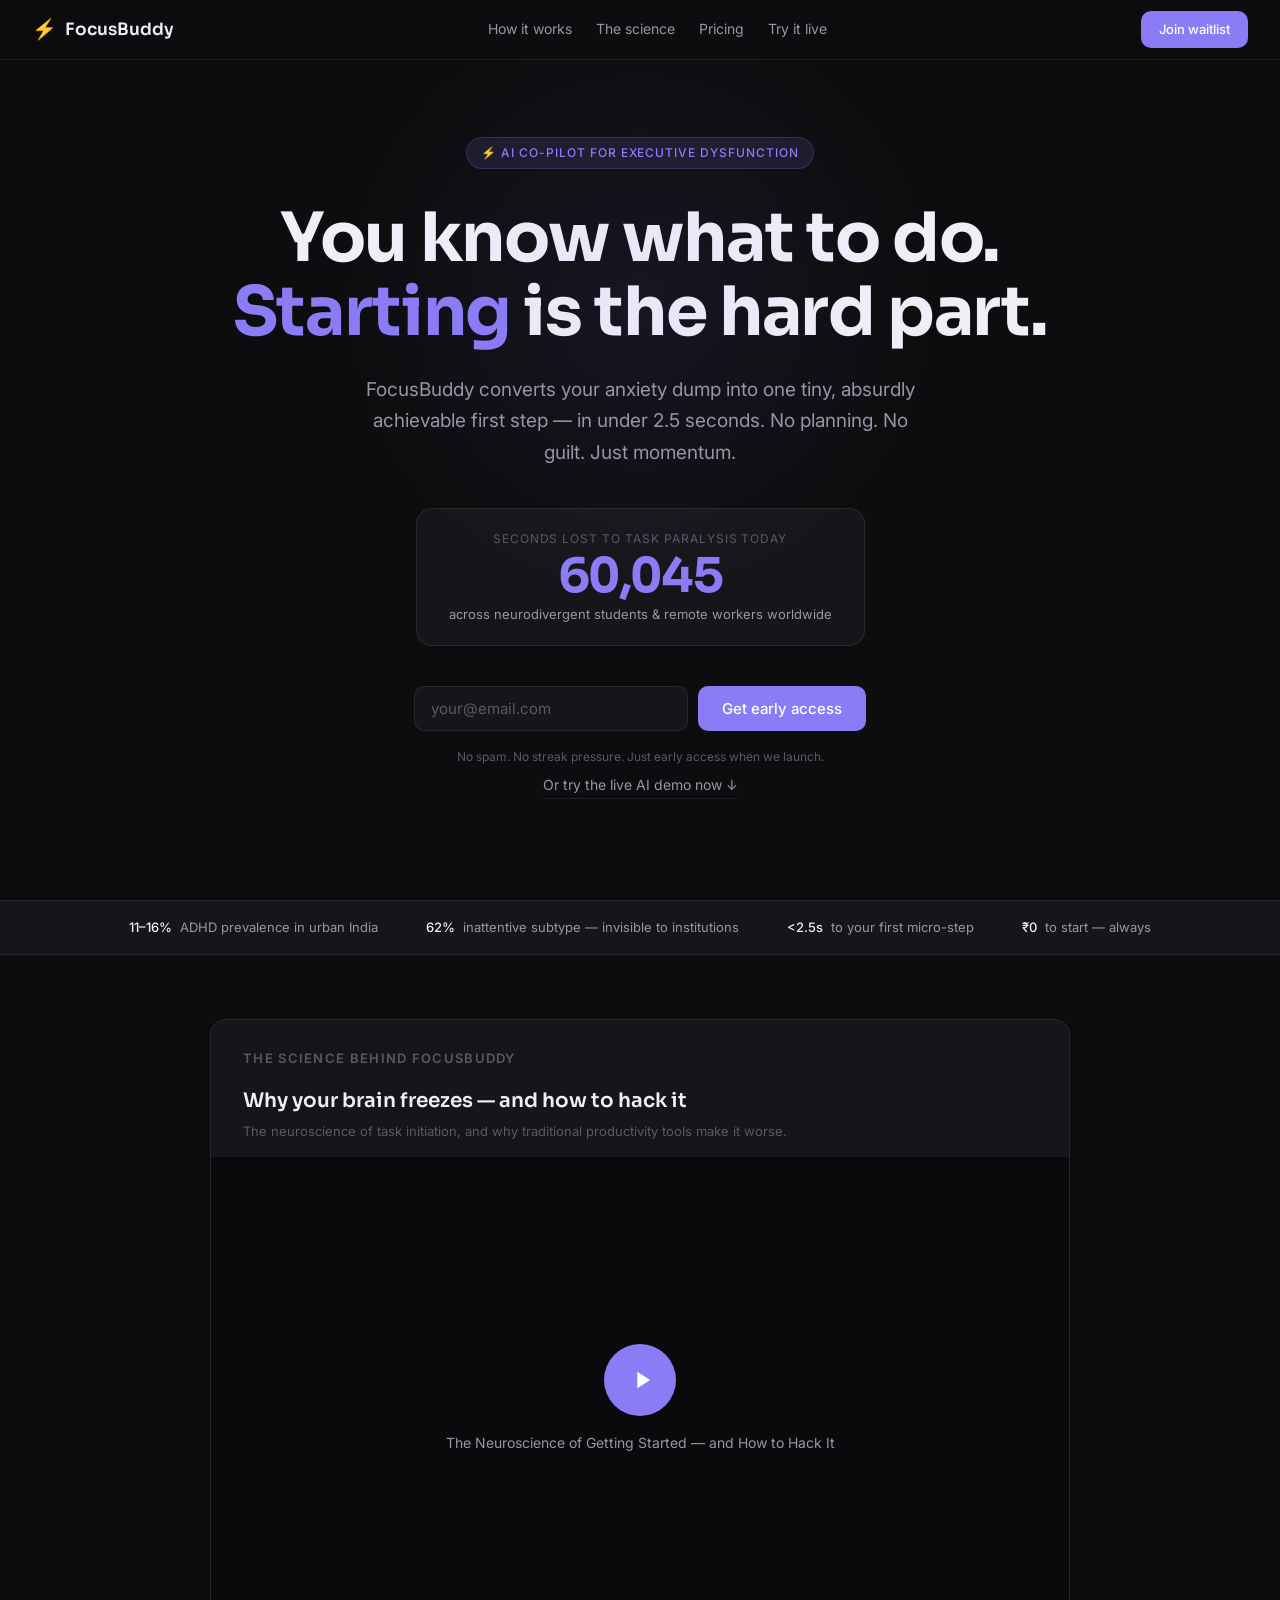
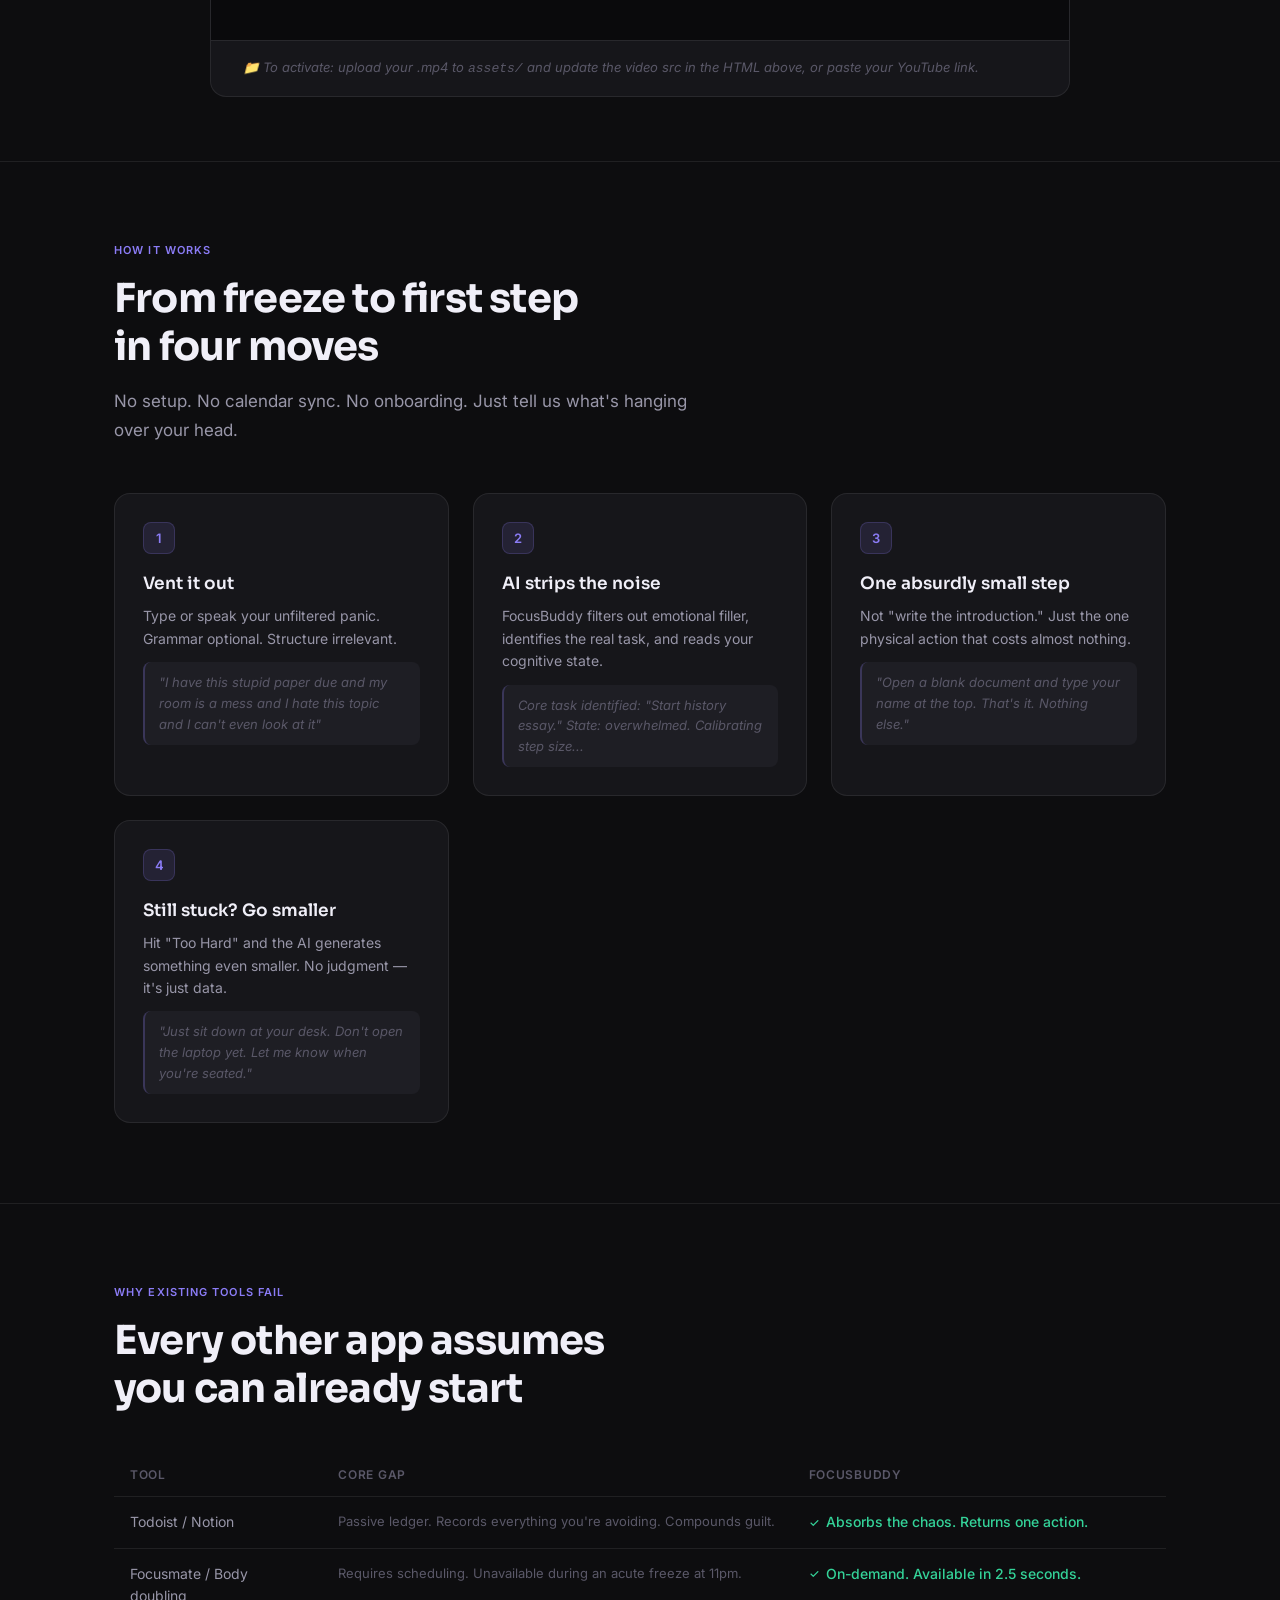
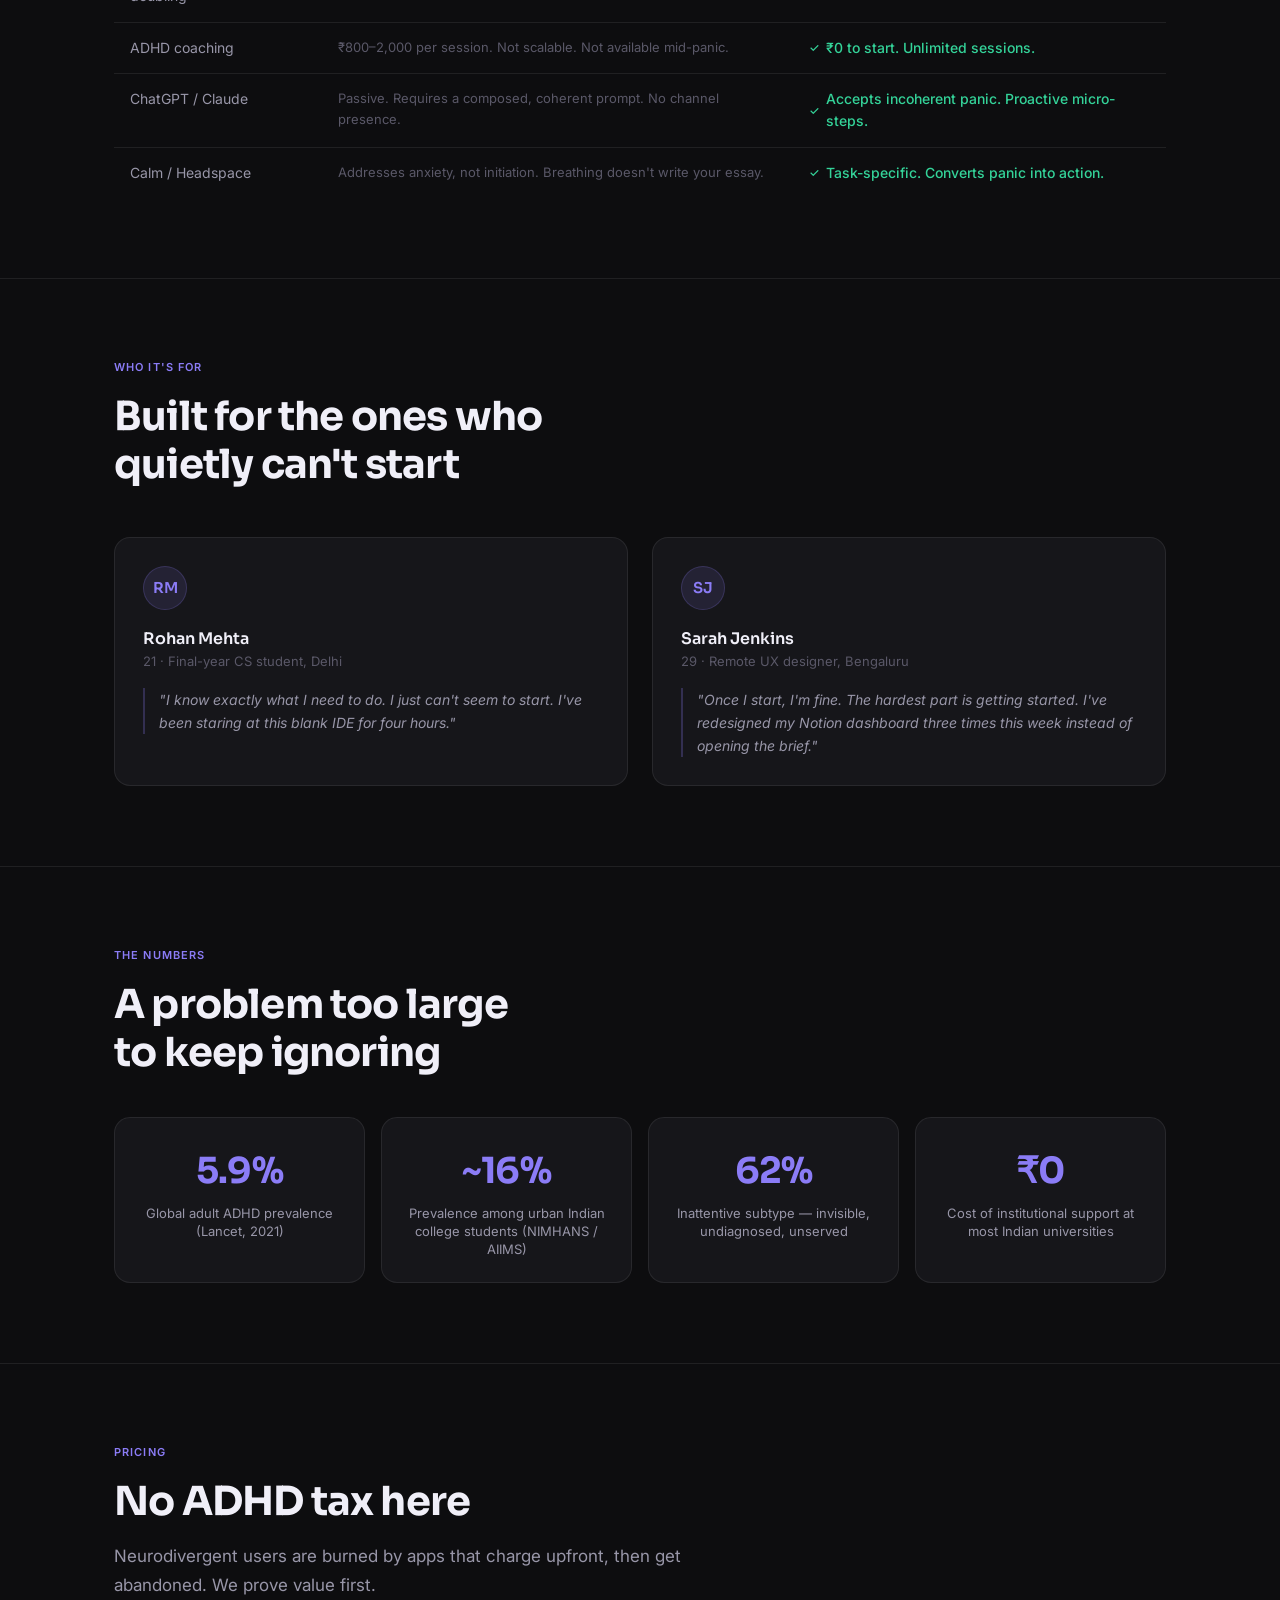
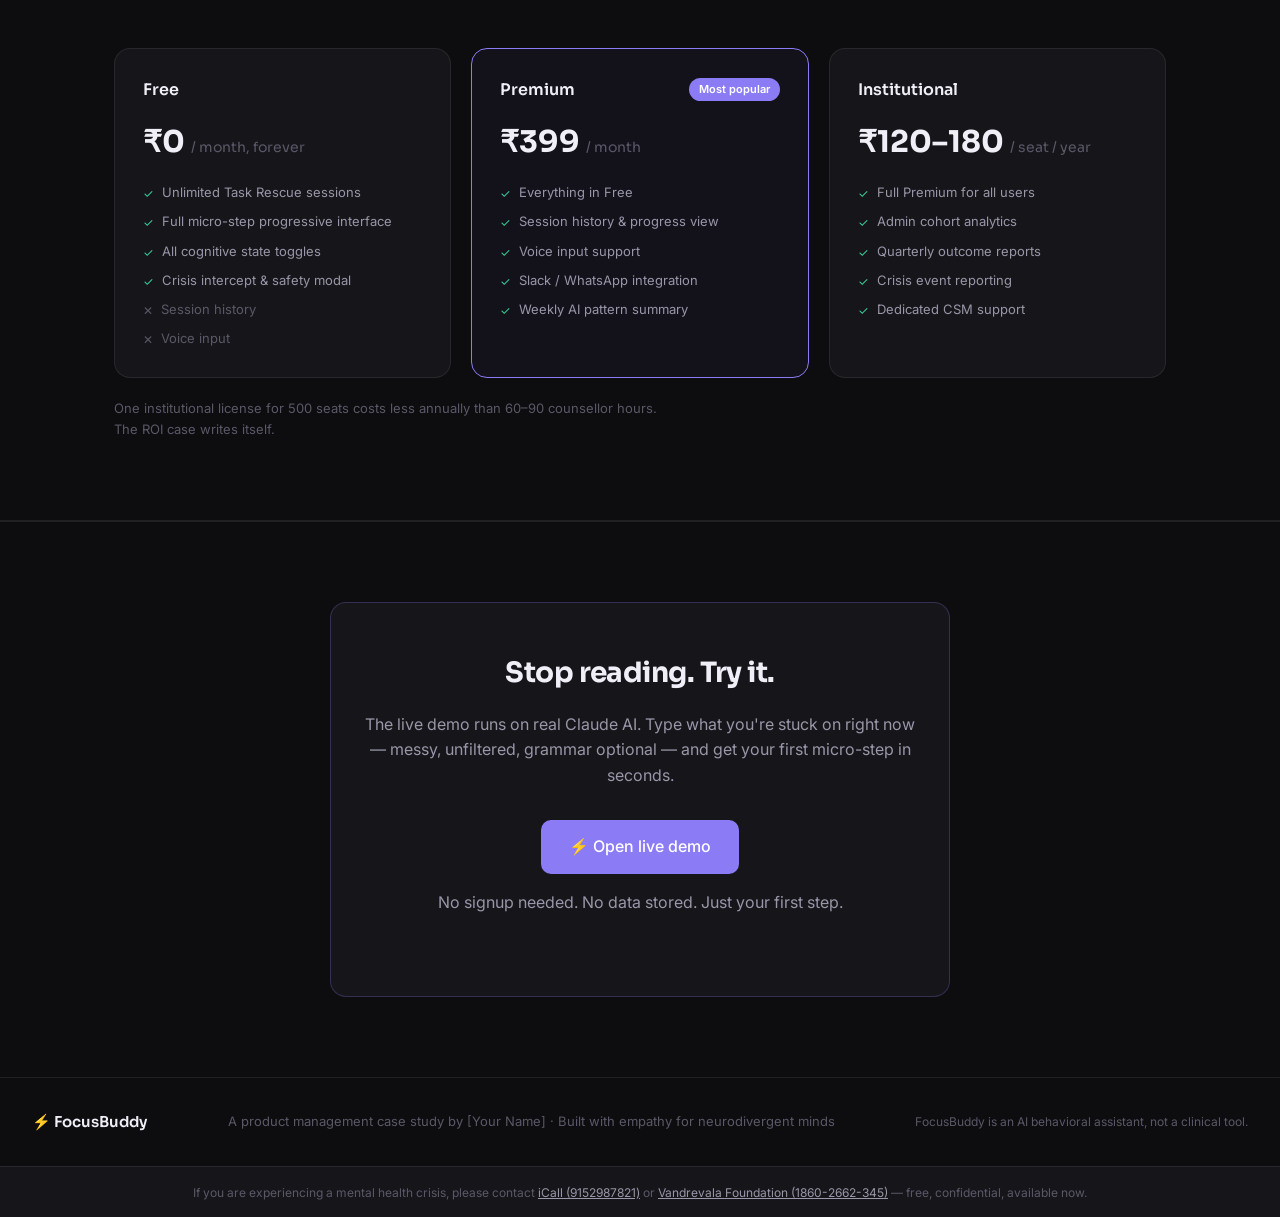
==== commit f0925c57: "Update index.html" ====
--- a/MVP/index.html
+++ b/MVP/index.html
@@ -8,10 +8,10 @@
 <link rel="preconnect" href="https://fonts.googleapis.com">
 <link rel="preconnect" href="https://fonts.gstatic.com" crossorigin>
 <link href="https://fonts.googleapis.com/css2?family=Inter:wght@300;400;500;600&family=Sora:wght@400;600;700&display=swap" rel="stylesheet">
- <iframe src="https://www.loom.com/share/ea816cf0f9b14e6ab0d444689c71d15e"
+ <!-- <iframe src="https://www.loom.com/share/ea816cf0f9b14e6ab0d444689c71d15e"
   frameborder="0" allowfullscreen
   style="position:absolute;top:0;left:0;width:100%;height:100%;">
-</iframe>
+</iframe> -->
 <style>
   *, *::before, *::after { box-sizing: border-box; margin: 0; padding: 0; }
 
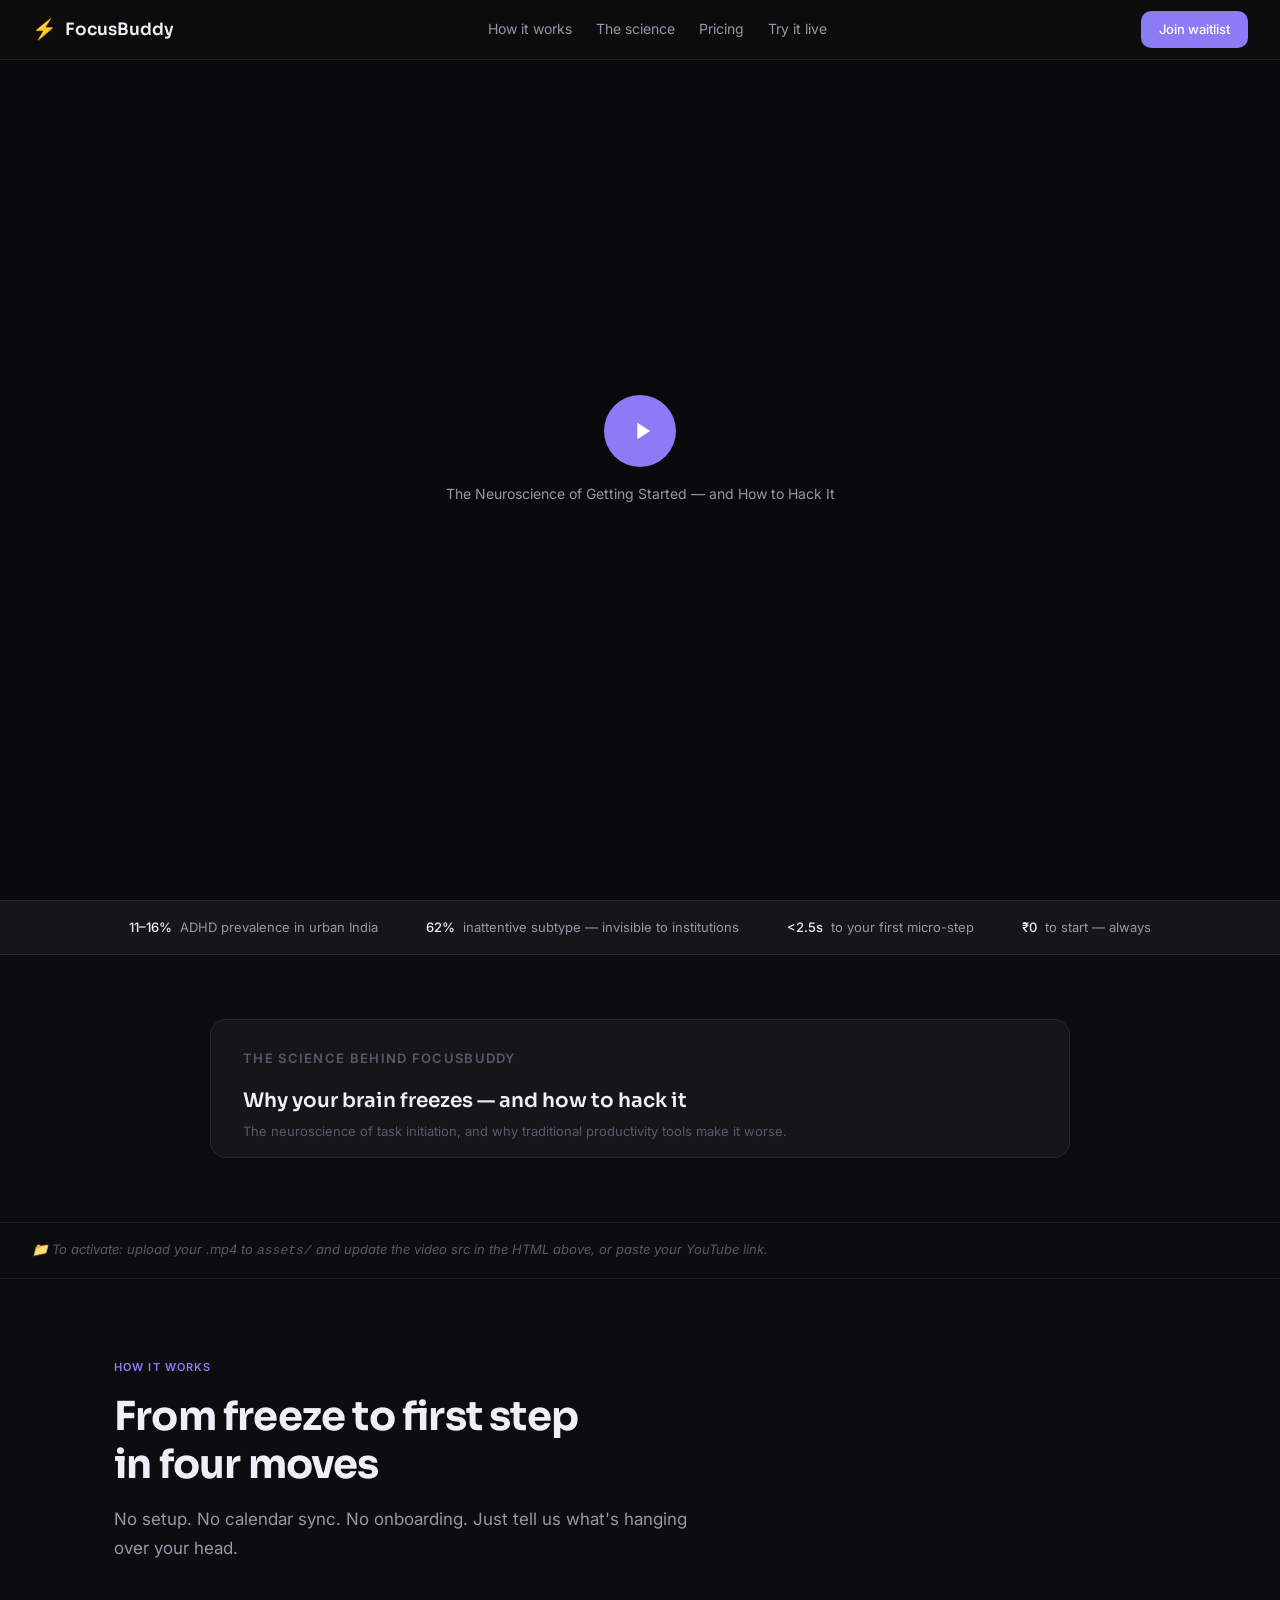
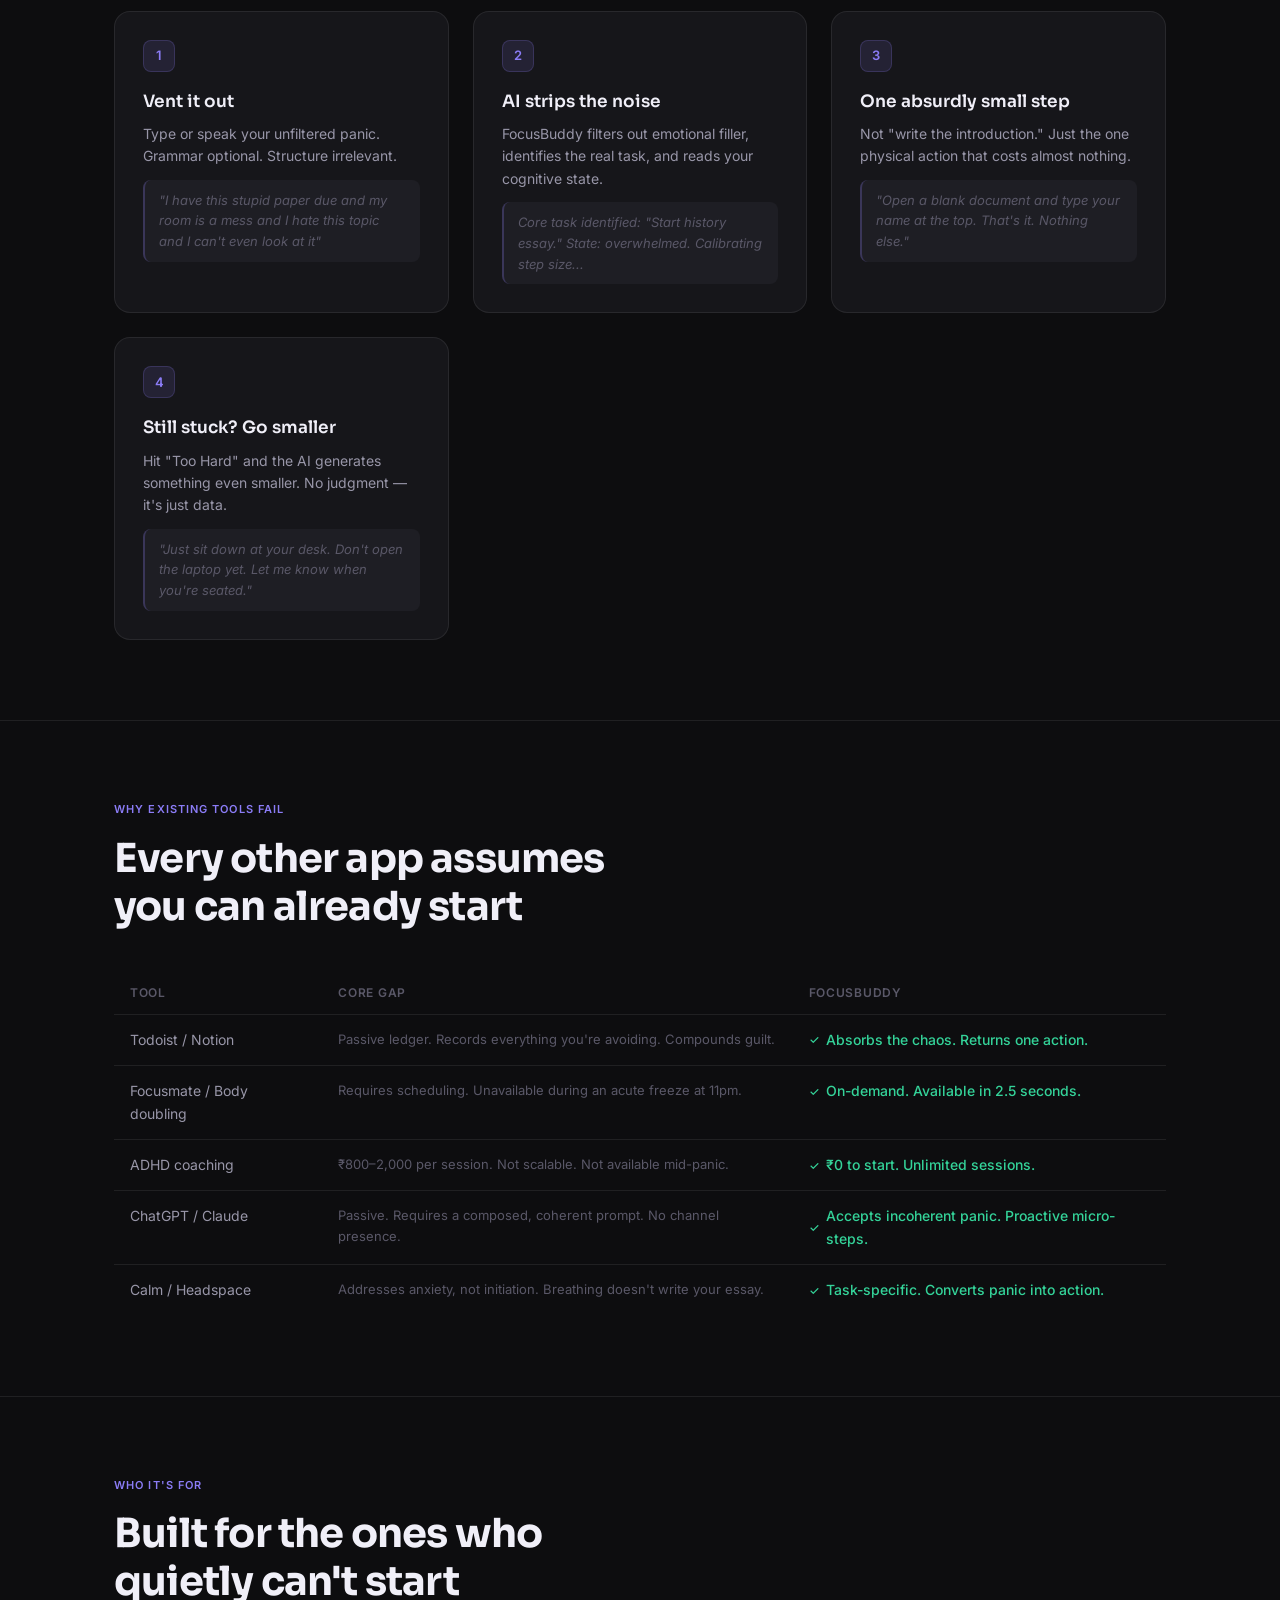
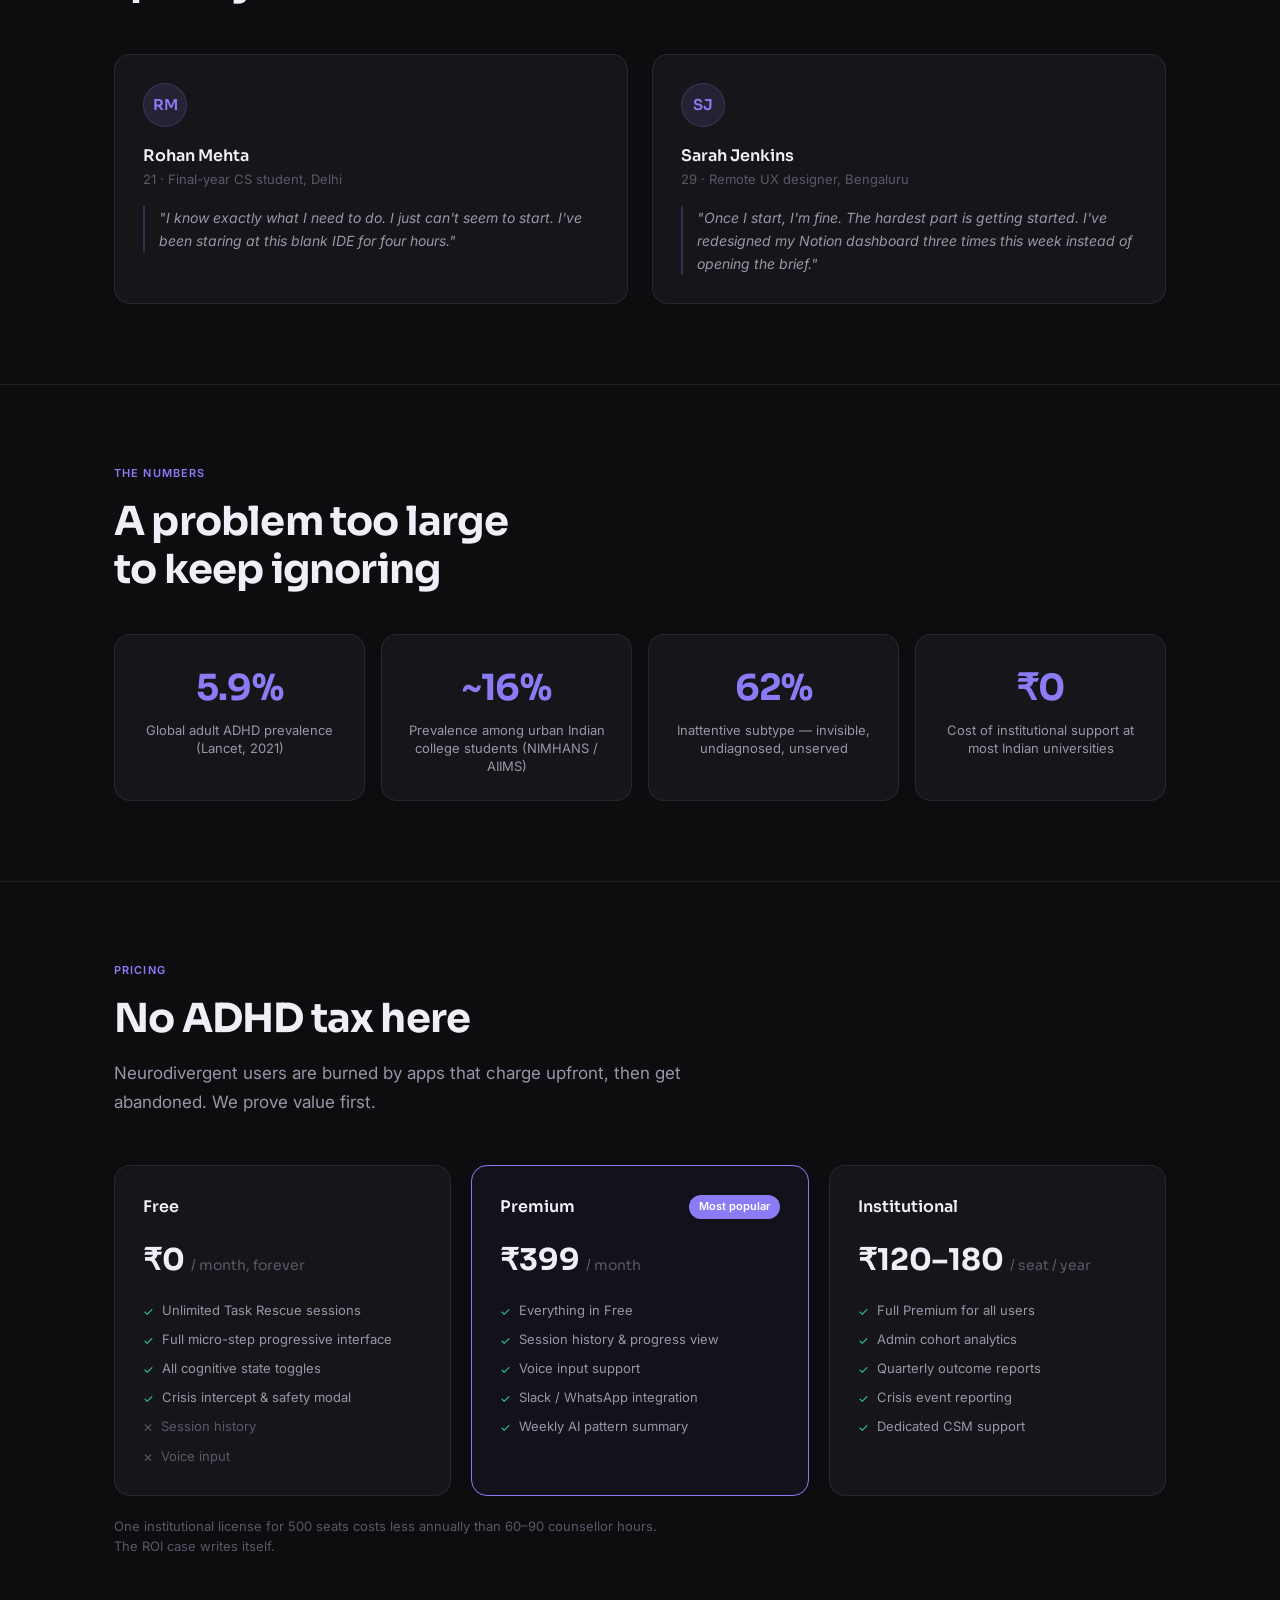
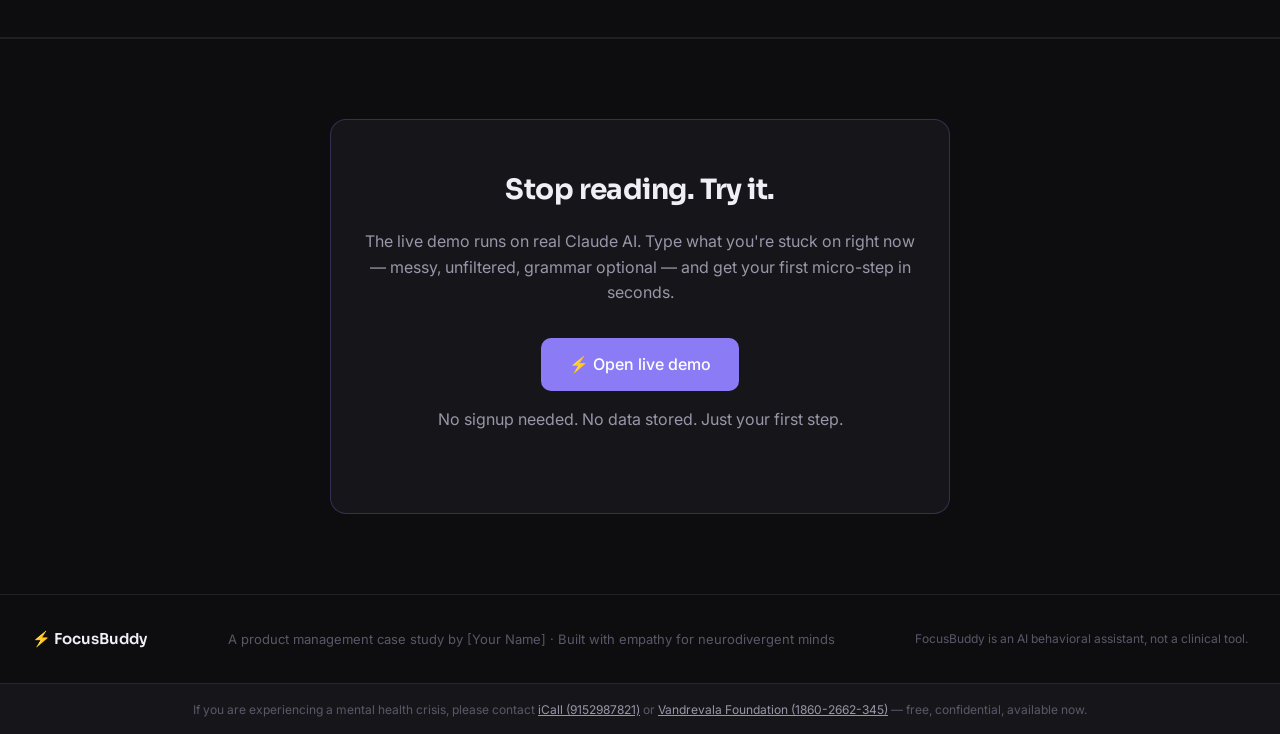
==== commit ce8986f4: "Update index.html" ====
--- a/MVP/index.html
+++ b/MVP/index.html
@@ -8,10 +8,7 @@
 <link rel="preconnect" href="https://fonts.googleapis.com">
 <link rel="preconnect" href="https://fonts.gstatic.com" crossorigin>
 <link href="https://fonts.googleapis.com/css2?family=Inter:wght@300;400;500;600&family=Sora:wght@400;600;700&display=swap" rel="stylesheet">
- <!-- <iframe src="https://www.loom.com/share/ea816cf0f9b14e6ab0d444689c71d15e"
-  frameborder="0" allowfullscreen
-  style="position:absolute;top:0;left:0;width:100%;height:100%;">
-</iframe> -->
+
 <style>
   *, *::before, *::after { box-sizing: border-box; margin: 0; padding: 0; }
 
@@ -424,19 +421,13 @@
       <h2>Why your brain freezes — and how to hack it</h2>
       <p>The neuroscience of task initiation, and why traditional productivity tools make it worse.</p>
     </div>
-    <div class="video-embed">
-      <!--
-        TO ACTIVATE YOUR VIDEO:
-        Replace this placeholder with:
-        <video controls poster="assets/video-thumbnail.jpg">
-          <source src="assets/focusbuddy-intro.mp4" type="video/mp4">
-        </video>
-
-        Or embed from YouTube:
-        <iframe width="100%" height="100%" src="https://www.youtube.com/embed/YOUR_VIDEO_ID"
-          frameborder="0" allow="autoplay; encrypted-media" allowfullscreen
-          style="position:absolute;top:0;left:0;width:100%;height:100%;"></iframe>
-      -->
+    <iframe
+  src="https://www.loom.com/embed/d588100bf5944031bf248e8a526b0e32"
+  frameborder="0"
+  allowfullscreen
+  style="position:absolute;top:0;left:0;width:100%;height:100%;">
+</iframe>
+</div>
       <div class="video-placeholder" onclick="this.innerHTML='<p style=\'color:var(--text-muted);font-size:14px;\'>Upload your video file to assets/ and update the src above.</p>'">
         <button class="play-btn" aria-label="Play video">
           <svg viewBox="0 0 24 24"><path d="M8 5v14l11-7z"/></svg>
